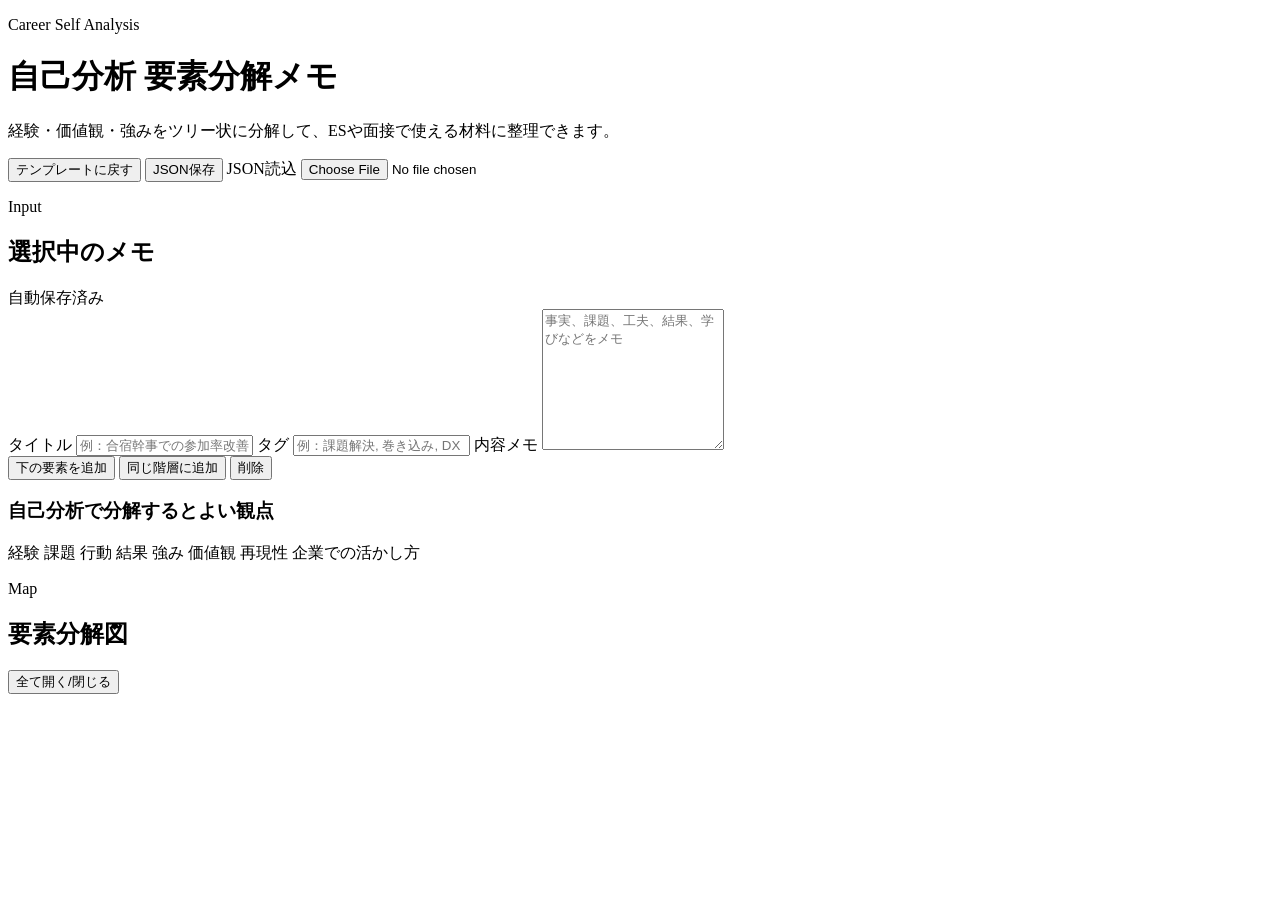
==== index.html @ f6b52ddf "Add career self-analysis memo app" ====
<!doctype html>
<html lang="ja">
  <head>
    <meta charset="UTF-8" />
    <meta name="viewport" content="width=device-width, initial-scale=1.0" />
    <title>自己分析 要素分解メモ</title>
    <link rel="stylesheet" href="styles.css" />
  </head>
  <body>
    <header class="app-header">
      <div>
        <p class="eyebrow">Career Self Analysis</p>
        <h1>自己分析 要素分解メモ</h1>
        <p class="lead">経験・価値観・強みをツリー状に分解して、ESや面接で使える材料に整理できます。</p>
      </div>
      <div class="header-actions">
        <button id="resetTemplateButton" class="secondary-button">テンプレートに戻す</button>
        <button id="exportButton" class="primary-button">JSON保存</button>
        <label class="import-label">
          JSON読込
          <input id="importInput" type="file" accept="application/json" />
        </label>
      </div>
    </header>

    <main class="layout">
      <section class="panel editor-panel" aria-labelledby="editorTitle">
        <div class="panel-heading">
          <div>
            <p class="eyebrow">Input</p>
            <h2 id="editorTitle">選択中のメモ</h2>
          </div>
          <span id="saveStatus" class="save-status">自動保存済み</span>
        </div>

        <div class="form-grid">
          <label>
            タイトル
            <input id="titleInput" type="text" placeholder="例：合宿幹事での参加率改善" />
          </label>
          <label>
            タグ
            <input id="tagInput" type="text" placeholder="例：課題解決, 巻き込み, DX" />
          </label>
          <label class="full-width">
            内容メモ
            <textarea id="bodyInput" rows="9" placeholder="事実、課題、工夫、結果、学びなどをメモ"></textarea>
          </label>
        </div>

        <div class="button-row">
          <button id="addChildButton" class="primary-button">下の要素を追加</button>
          <button id="addSiblingButton" class="secondary-button">同じ階層に追加</button>
          <button id="deleteButton" class="danger-button">削除</button>
        </div>

        <section class="tips">
          <h3>自己分析で分解するとよい観点</h3>
          <div class="tip-grid">
            <span>経験</span>
            <span>課題</span>
            <span>行動</span>
            <span>結果</span>
            <span>強み</span>
            <span>価値観</span>
            <span>再現性</span>
            <span>企業での活かし方</span>
          </div>
        </section>
      </section>

      <section class="panel tree-panel" aria-labelledby="treeTitle">
        <div class="panel-heading">
          <div>
            <p class="eyebrow">Map</p>
            <h2 id="treeTitle">要素分解図</h2>
          </div>
          <button id="expandAllButton" class="secondary-button small-button">全て開く/閉じる</button>
        </div>
        <div id="treeContainer" class="tree-container" aria-live="polite"></div>
      </section>
    </main>

    <script src="app.js"></script>
  </body>
</html>
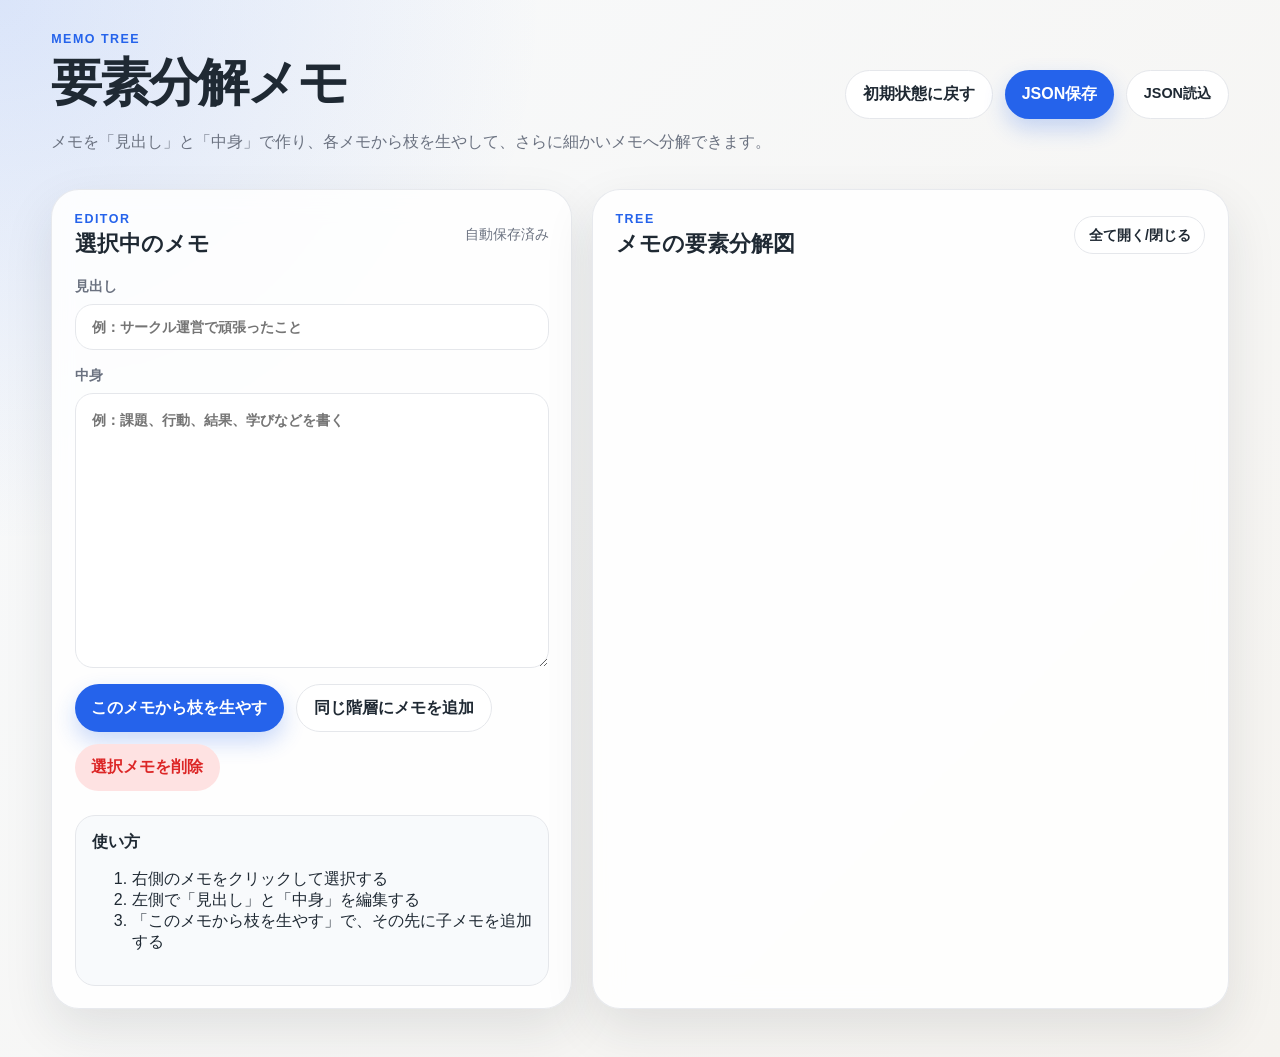
==== commit 5f49ec65: "Simplify memo editor fields" ====
--- a/index.html
+++ b/index.html
@@ -3,18 +3,18 @@
   <head>
     <meta charset="UTF-8" />
     <meta name="viewport" content="width=device-width, initial-scale=1.0" />
-    <title>自己分析 要素分解メモ</title>
+    <title>要素分解メモ</title>
     <link rel="stylesheet" href="styles.css" />
   </head>
   <body>
     <header class="app-header">
       <div>
-        <p class="eyebrow">Career Self Analysis</p>
-        <h1>自己分析 要素分解メモ</h1>
-        <p class="lead">経験・価値観・強みをツリー状に分解して、ESや面接で使える材料に整理できます。</p>
+        <p class="eyebrow">Memo Tree</p>
+        <h1>要素分解メモ</h1>
+        <p class="lead">メモを「見出し」と「中身」で作り、各メモから枝を生やして、さらに細かいメモへ分解できます。</p>
       </div>
       <div class="header-actions">
-        <button id="resetTemplateButton" class="secondary-button">テンプレートに戻す</button>
+        <button id="resetTemplateButton" class="secondary-button">初期状態に戻す</button>
         <button id="exportButton" class="primary-button">JSON保存</button>
         <label class="import-label">
           JSON読込
@@ -27,7 +27,7 @@
       <section class="panel editor-panel" aria-labelledby="editorTitle">
         <div class="panel-heading">
           <div>
-            <p class="eyebrow">Input</p>
+            <p class="eyebrow">Editor</p>
             <h2 id="editorTitle">選択中のメモ</h2>
           </div>
           <span id="saveStatus" class="save-status">自動保存済み</span>
@@ -35,45 +35,36 @@
 
         <div class="form-grid">
           <label>
-            タイトル
-            <input id="titleInput" type="text" placeholder="例：合宿幹事での参加率改善" />
-          </label>
-          <label>
-            タグ
-            <input id="tagInput" type="text" placeholder="例：課題解決, 巻き込み, DX" />
+            見出し
+            <input id="headingInput" type="text" placeholder="例：サークル運営で頑張ったこと" />
           </label>
           <label class="full-width">
-            内容メモ
-            <textarea id="bodyInput" rows="9" placeholder="事実、課題、工夫、結果、学びなどをメモ"></textarea>
+            中身
+            <textarea id="contentInput" rows="10" placeholder="例：課題、行動、結果、学びなどを書く"></textarea>
           </label>
         </div>
 
         <div class="button-row">
-          <button id="addChildButton" class="primary-button">下の要素を追加</button>
-          <button id="addSiblingButton" class="secondary-button">同じ階層に追加</button>
-          <button id="deleteButton" class="danger-button">削除</button>
+          <button id="addChildButton" class="primary-button">このメモから枝を生やす</button>
+          <button id="addSiblingButton" class="secondary-button">同じ階層にメモを追加</button>
+          <button id="deleteButton" class="danger-button">選択メモを削除</button>
         </div>
 
         <section class="tips">
-          <h3>自己分析で分解するとよい観点</h3>
-          <div class="tip-grid">
-            <span>経験</span>
-            <span>課題</span>
-            <span>行動</span>
-            <span>結果</span>
-            <span>強み</span>
-            <span>価値観</span>
-            <span>再現性</span>
-            <span>企業での活かし方</span>
-          </div>
+          <h3>使い方</h3>
+          <ol class="how-to-list">
+            <li>右側のメモをクリックして選択する</li>
+            <li>左側で「見出し」と「中身」を編集する</li>
+            <li>「このメモから枝を生やす」で、その先に子メモを追加する</li>
+          </ol>
         </section>
       </section>
 
       <section class="panel tree-panel" aria-labelledby="treeTitle">
         <div class="panel-heading">
           <div>
-            <p class="eyebrow">Map</p>
-            <h2 id="treeTitle">要素分解図</h2>
+            <p class="eyebrow">Tree</p>
+            <h2 id="treeTitle">メモの要素分解図</h2>
           </div>
           <button id="expandAllButton" class="secondary-button small-button">全て開く/閉じる</button>
         </div>
--- a/styles.css
+++ b/styles.css
@@ -0,0 +1,348 @@
+:root {
+  --bg: #f5f3ef;
+  --card: #ffffff;
+  --text: #1f2933;
+  --muted: #6b7280;
+  --line: #e5e7eb;
+  --accent: #2563eb;
+  --accent-dark: #1d4ed8;
+  --accent-soft: #dbeafe;
+  --danger: #dc2626;
+  --danger-soft: #fee2e2;
+  --shadow: 0 20px 50px rgba(31, 41, 51, 0.10);
+}
+
+* {
+  box-sizing: border-box;
+}
+
+body {
+  margin: 0;
+  font-family: "Inter", "Hiragino Sans", "Yu Gothic", sans-serif;
+  color: var(--text);
+  background:
+    radial-gradient(circle at top left, rgba(37, 99, 235, 0.14), transparent 34rem),
+    linear-gradient(135deg, #f8fafc 0%, var(--bg) 100%);
+  min-height: 100vh;
+}
+
+button,
+input,
+textarea {
+  font: inherit;
+}
+
+button,
+.import-label {
+  border: none;
+  border-radius: 999px;
+  padding: 0.8rem 1.05rem;
+  cursor: pointer;
+  transition: transform 0.15s ease, box-shadow 0.15s ease, background 0.15s ease;
+  font-weight: 700;
+}
+
+button:hover,
+.import-label:hover {
+  transform: translateY(-1px);
+}
+
+.app-header {
+  display: flex;
+  align-items: center;
+  justify-content: space-between;
+  gap: 2rem;
+  padding: 2rem clamp(1rem, 4vw, 4rem) 1rem;
+}
+
+.app-header h1 {
+  margin: 0.2rem 0 0.6rem;
+  font-size: clamp(2rem, 4vw, 3.6rem);
+  letter-spacing: -0.04em;
+}
+
+.lead {
+  max-width: 46rem;
+  margin: 0;
+  color: var(--muted);
+  line-height: 1.8;
+}
+
+.eyebrow {
+  margin: 0;
+  color: var(--accent);
+  font-size: 0.78rem;
+  font-weight: 800;
+  letter-spacing: 0.12em;
+  text-transform: uppercase;
+}
+
+.header-actions,
+.button-row {
+  display: flex;
+  gap: 0.75rem;
+  flex-wrap: wrap;
+  justify-content: flex-end;
+}
+
+.primary-button {
+  background: var(--accent);
+  color: #fff;
+  box-shadow: 0 10px 22px rgba(37, 99, 235, 0.24);
+}
+
+.primary-button:hover {
+  background: var(--accent-dark);
+}
+
+.secondary-button,
+.import-label {
+  background: #fff;
+  color: var(--text);
+  border: 1px solid var(--line);
+}
+
+.danger-button {
+  background: var(--danger-soft);
+  color: var(--danger);
+}
+
+.small-button {
+  padding: 0.55rem 0.85rem;
+  font-size: 0.88rem;
+}
+
+.import-label input {
+  display: none;
+}
+
+.layout {
+  display: grid;
+  grid-template-columns: minmax(320px, 0.9fr) minmax(360px, 1.1fr);
+  gap: 1.25rem;
+  padding: 1rem clamp(1rem, 4vw, 4rem) 3rem;
+}
+
+.panel {
+  background: rgba(255, 255, 255, 0.86);
+  border: 1px solid rgba(229, 231, 235, 0.9);
+  border-radius: 28px;
+  padding: 1.4rem;
+  box-shadow: var(--shadow);
+  backdrop-filter: blur(14px);
+}
+
+.panel-heading {
+  display: flex;
+  align-items: center;
+  justify-content: space-between;
+  gap: 1rem;
+  margin-bottom: 1.2rem;
+}
+
+.panel h2 {
+  margin: 0.2rem 0 0;
+  font-size: 1.35rem;
+}
+
+.save-status {
+  color: var(--muted);
+  font-size: 0.85rem;
+  white-space: nowrap;
+}
+
+.form-grid {
+  display: grid;
+  gap: 1rem;
+}
+
+label {
+  display: grid;
+  gap: 0.45rem;
+  color: var(--muted);
+  font-size: 0.9rem;
+  font-weight: 700;
+}
+
+input,
+textarea {
+  width: 100%;
+  border: 1px solid var(--line);
+  border-radius: 18px;
+  padding: 0.9rem 1rem;
+  color: var(--text);
+  background: #fff;
+  outline: none;
+}
+
+input:focus,
+textarea:focus {
+  border-color: var(--accent);
+  box-shadow: 0 0 0 4px var(--accent-soft);
+}
+
+textarea {
+  resize: vertical;
+  line-height: 1.7;
+}
+
+.button-row {
+  margin-top: 1rem;
+  justify-content: flex-start;
+}
+
+.tips {
+  margin-top: 1.5rem;
+  padding: 1rem;
+  background: #f8fafc;
+  border-radius: 20px;
+  border: 1px solid var(--line);
+}
+
+.tips h3 {
+  margin: 0 0 0.8rem;
+  font-size: 1rem;
+}
+
+.tip-grid {
+  display: flex;
+  flex-wrap: wrap;
+  gap: 0.55rem;
+}
+
+.tip-grid span,
+.node-tag {
+  display: inline-flex;
+  align-items: center;
+  border-radius: 999px;
+  background: var(--accent-soft);
+  color: var(--accent-dark);
+  padding: 0.35rem 0.65rem;
+  font-size: 0.78rem;
+  font-weight: 700;
+}
+
+.tree-container {
+  overflow: auto;
+  padding: 0.5rem;
+  min-height: 560px;
+}
+
+.tree-list,
+.tree-list ul {
+  list-style: none;
+  margin: 0;
+  padding-left: 1.2rem;
+  position: relative;
+}
+
+.tree-list {
+  padding-left: 0;
+}
+
+.tree-list ul::before {
+  content: "";
+  position: absolute;
+  left: 0.3rem;
+  top: 0;
+  bottom: 0.9rem;
+  width: 2px;
+  background: var(--line);
+}
+
+.tree-item {
+  position: relative;
+  margin: 0.7rem 0;
+}
+
+.tree-item::before {
+  content: "";
+  position: absolute;
+  left: -0.9rem;
+  top: 1.4rem;
+  width: 0.9rem;
+  height: 2px;
+  background: var(--line);
+}
+
+.tree-list > .tree-item::before {
+  display: none;
+}
+
+.node-card {
+  width: min(100%, 720px);
+  display: grid;
+  gap: 0.55rem;
+  background: #fff;
+  border: 2px solid transparent;
+  border-radius: 20px;
+  padding: 1rem;
+  box-shadow: 0 10px 24px rgba(31, 41, 51, 0.08);
+  text-align: left;
+}
+
+.node-card.selected {
+  border-color: var(--accent);
+  box-shadow: 0 12px 28px rgba(37, 99, 235, 0.18);
+}
+
+.node-top {
+  display: flex;
+  align-items: center;
+  gap: 0.6rem;
+}
+
+.toggle-button {
+  width: 1.8rem;
+  height: 1.8rem;
+  padding: 0;
+  display: grid;
+  place-items: center;
+  background: #f3f4f6;
+  border: 1px solid var(--line);
+  color: var(--text);
+  box-shadow: none;
+  flex: 0 0 auto;
+}
+
+.node-title {
+  font-weight: 800;
+  font-size: 1rem;
+}
+
+.node-body {
+  margin: 0;
+  color: var(--muted);
+  line-height: 1.65;
+  white-space: pre-wrap;
+}
+
+.node-tags {
+  display: flex;
+  gap: 0.4rem;
+  flex-wrap: wrap;
+}
+
+.empty-state {
+  display: grid;
+  place-items: center;
+  min-height: 360px;
+  color: var(--muted);
+  text-align: center;
+}
+
+@media (max-width: 900px) {
+  .app-header,
+  .layout {
+    grid-template-columns: 1fr;
+  }
+
+  .app-header {
+    flex-direction: column;
+    align-items: flex-start;
+  }
+
+  .header-actions {
+    justify-content: flex-start;
+  }
+}
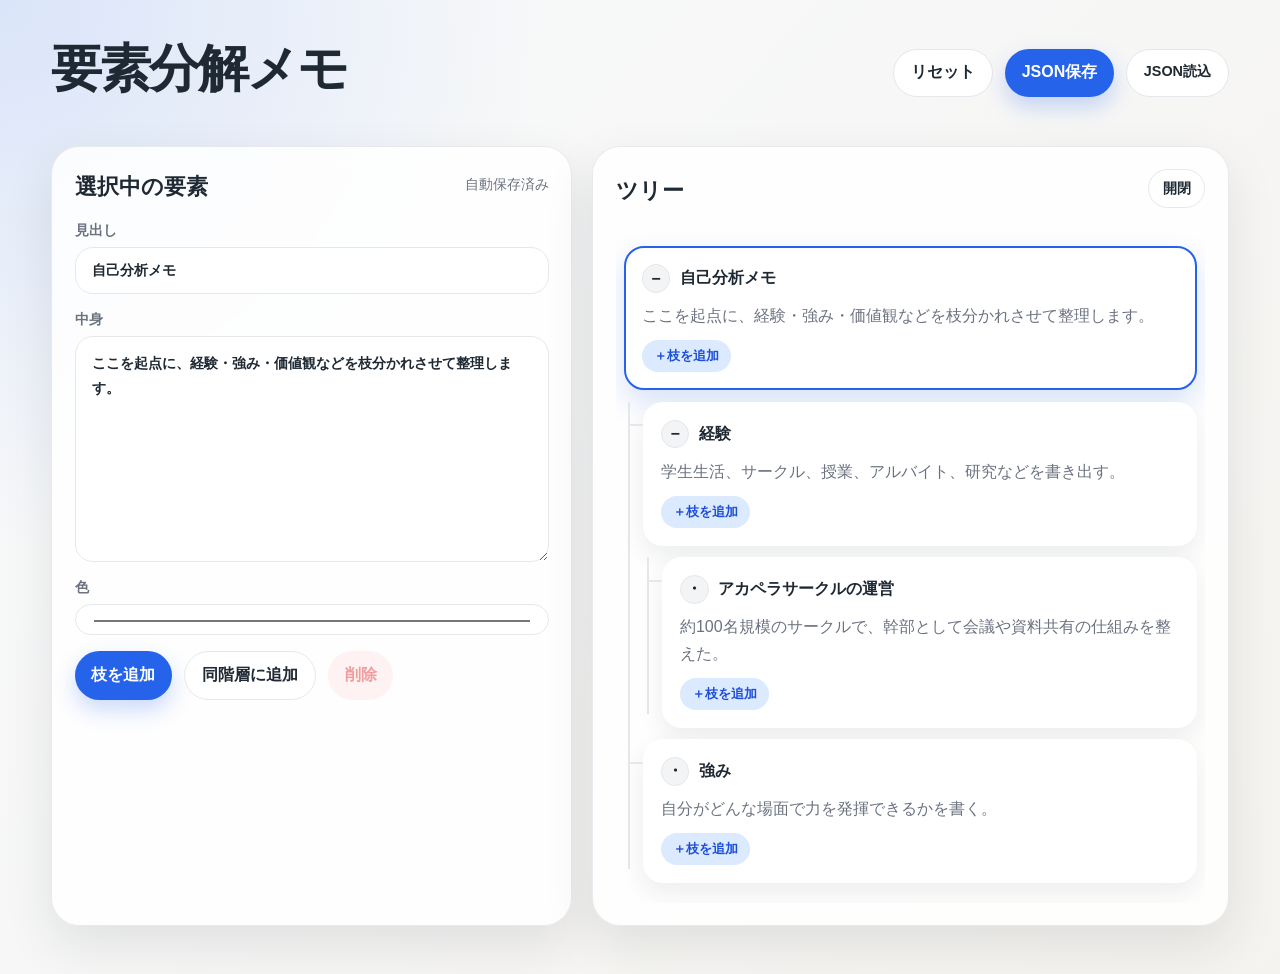
==== commit fc3c268a: "Remove extra copy and add color editor" ====
--- a/index.html
+++ b/index.html
@@ -8,13 +8,9 @@
   </head>
   <body>
     <header class="app-header">
-      <div>
-        <p class="eyebrow">Memo Tree</p>
-        <h1>要素分解メモ</h1>
-        <p class="lead">メモを「見出し」と「中身」で作り、各メモから枝を生やして、さらに細かいメモへ分解できます。</p>
-      </div>
+      <h1>要素分解メモ</h1>
       <div class="header-actions">
-        <button id="resetTemplateButton" class="secondary-button">初期状態に戻す</button>
+        <button id="resetTemplateButton" class="secondary-button">リセット</button>
         <button id="exportButton" class="primary-button">JSON保存</button>
         <label class="import-label">
           JSON読込
@@ -26,47 +22,36 @@
     <main class="layout">
       <section class="panel editor-panel" aria-labelledby="editorTitle">
         <div class="panel-heading">
-          <div>
-            <p class="eyebrow">Editor</p>
-            <h2 id="editorTitle">選択中のメモ</h2>
-          </div>
-          <span id="saveStatus" class="save-status">自動保存済み</span>
+          <h2 id="editorTitle">選択中の要素</h2>
+          <span id="saveStatus" class="save-status">保存済み</span>
         </div>
 
         <div class="form-grid">
           <label>
             見出し
-            <input id="headingInput" type="text" placeholder="例：サークル運営で頑張ったこと" />
+            <input id="headingInput" type="text" />
           </label>
-          <label class="full-width">
+          <label>
             中身
-            <textarea id="contentInput" rows="10" placeholder="例：課題、行動、結果、学びなどを書く"></textarea>
+            <textarea id="contentInput" rows="8"></textarea>
+          </label>
+          <label>
+            色
+            <input id="colorInput" class="color-input" type="color" />
           </label>
         </div>
 
         <div class="button-row">
-          <button id="addChildButton" class="primary-button">このメモから枝を生やす</button>
-          <button id="addSiblingButton" class="secondary-button">同じ階層にメモを追加</button>
-          <button id="deleteButton" class="danger-button">選択メモを削除</button>
+          <button id="addChildButton" class="primary-button">枝を追加</button>
+          <button id="addSiblingButton" class="secondary-button">同階層に追加</button>
+          <button id="deleteButton" class="danger-button">削除</button>
         </div>
-
-        <section class="tips">
-          <h3>使い方</h3>
-          <ol class="how-to-list">
-            <li>右側のメモをクリックして選択する</li>
-            <li>左側で「見出し」と「中身」を編集する</li>
-            <li>「このメモから枝を生やす」で、その先に子メモを追加する</li>
-          </ol>
-        </section>
       </section>
 
       <section class="panel tree-panel" aria-labelledby="treeTitle">
         <div class="panel-heading">
-          <div>
-            <p class="eyebrow">Tree</p>
-            <h2 id="treeTitle">メモの要素分解図</h2>
-          </div>
-          <button id="expandAllButton" class="secondary-button small-button">全て開く/閉じる</button>
+          <h2 id="treeTitle">ツリー</h2>
+          <button id="expandAllButton" class="secondary-button small-button">開閉</button>
         </div>
         <div id="treeContainer" class="tree-container" aria-live="polite"></div>
       </section>
--- a/styles.css
+++ b/styles.css
@@ -47,6 +47,12 @@
   transform: translateY(-1px);
 }
 
+button:disabled {
+  cursor: not-allowed;
+  opacity: 0.45;
+  transform: none;
+}
+
 .app-header {
   display: flex;
   align-items: center;
@@ -204,22 +210,11 @@
   font-size: 1rem;
 }
 
-.tip-grid {
-  display: flex;
-  flex-wrap: wrap;
-  gap: 0.55rem;
-}
-
-.tip-grid span,
-.node-tag {
-  display: inline-flex;
-  align-items: center;
-  border-radius: 999px;
-  background: var(--accent-soft);
-  color: var(--accent-dark);
-  padding: 0.35rem 0.65rem;
-  font-size: 0.78rem;
-  font-weight: 700;
+.how-to-list {
+  margin: 0;
+  padding-left: 1.3rem;
+  color: var(--muted);
+  line-height: 1.9;
 }
 
 .tree-container {
@@ -272,13 +267,14 @@
 .node-card {
   width: min(100%, 720px);
   display: grid;
-  gap: 0.55rem;
+  gap: 0.65rem;
   background: #fff;
   border: 2px solid transparent;
   border-radius: 20px;
   padding: 1rem;
   box-shadow: 0 10px 24px rgba(31, 41, 51, 0.08);
   text-align: left;
+  cursor: pointer;
 }
 
 .node-card.selected {
@@ -305,30 +301,31 @@
   flex: 0 0 auto;
 }
 
-.node-title {
+.node-heading {
+  margin: 0;
   font-weight: 800;
   font-size: 1rem;
 }
 
-.node-body {
+.node-content {
   margin: 0;
   color: var(--muted);
   line-height: 1.65;
   white-space: pre-wrap;
 }
 
-.node-tags {
-  display: flex;
-  gap: 0.4rem;
+.card-actions {
+  display: flex;
+  gap: 0.45rem;
   flex-wrap: wrap;
 }
 
-.empty-state {
-  display: grid;
-  place-items: center;
-  min-height: 360px;
-  color: var(--muted);
-  text-align: center;
+.branch-button {
+  padding: 0.45rem 0.75rem;
+  background: var(--accent-soft);
+  color: var(--accent-dark);
+  box-shadow: none;
+  font-size: 0.82rem;
 }
 
 @media (max-width: 900px) {
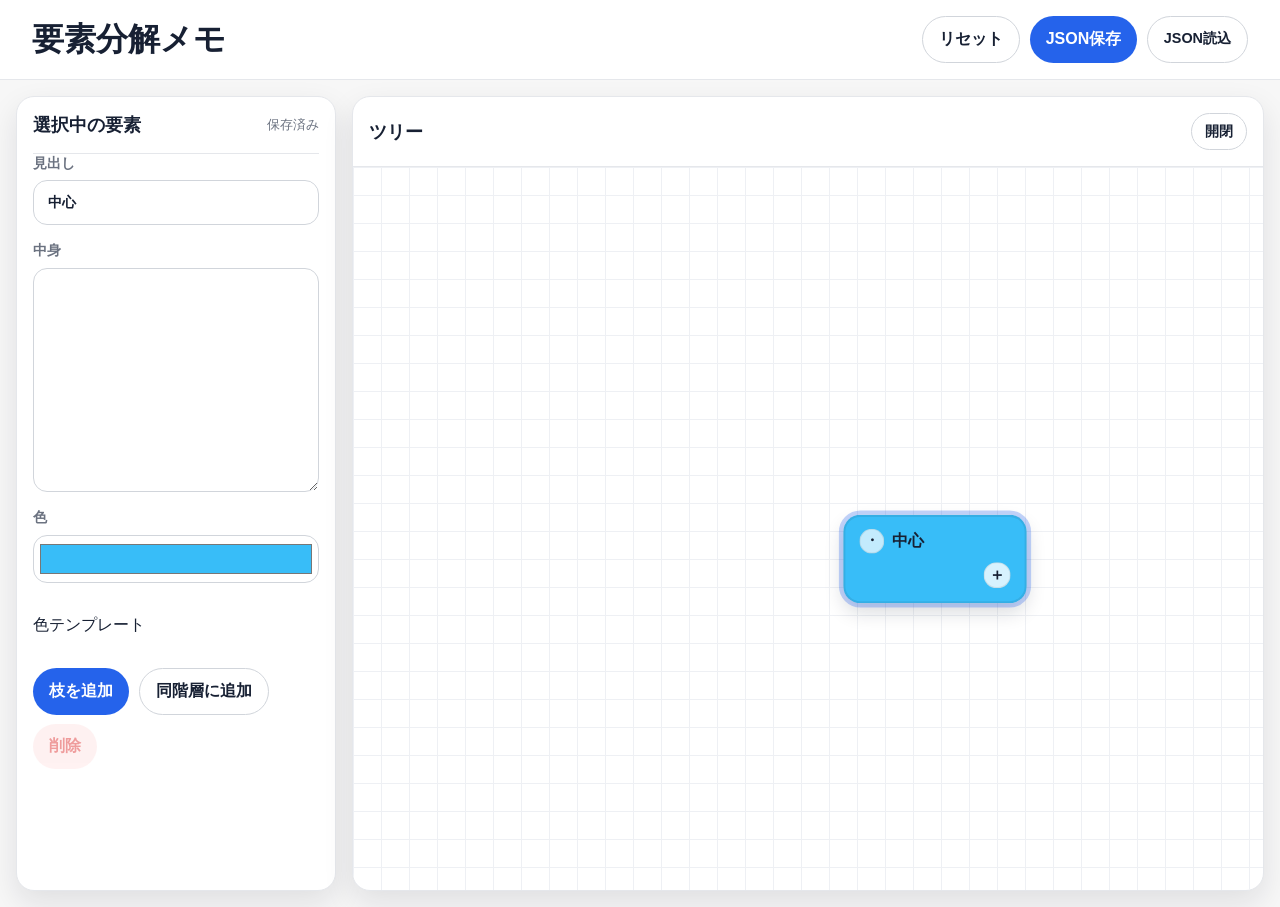
==== commit 8b2797cd: "Add color palette buttons" ====
--- a/index.html
+++ b/index.html
@@ -39,6 +39,10 @@
             色
             <input id="colorInput" class="color-input" type="color" />
           </label>
+          <div>
+            <p class="field-title">色テンプレート</p>
+            <div id="colorPalette" class="color-palette"></div>
+          </div>
         </div>
 
         <div class="button-row">
--- a/styles.css
+++ b/styles.css
@@ -1,15 +1,13 @@
 :root {
-  --bg: #f5f3ef;
+  --bg: #f7f7f7;
   --card: #ffffff;
-  --text: #1f2933;
+  --text: #172033;
   --muted: #6b7280;
-  --line: #e5e7eb;
+  --line: #cfd4dc;
   --accent: #2563eb;
-  --accent-dark: #1d4ed8;
-  --accent-soft: #dbeafe;
   --danger: #dc2626;
   --danger-soft: #fee2e2;
-  --shadow: 0 20px 50px rgba(31, 41, 51, 0.10);
+  --shadow: 0 12px 30px rgba(15, 23, 42, 0.10);
 }
 
 * {
@@ -20,9 +18,7 @@
   margin: 0;
   font-family: "Inter", "Hiragino Sans", "Yu Gothic", sans-serif;
   color: var(--text);
-  background:
-    radial-gradient(circle at top left, rgba(37, 99, 235, 0.14), transparent 34rem),
-    linear-gradient(135deg, #f8fafc 0%, var(--bg) 100%);
+  background: var(--bg);
   min-height: 100vh;
 }
 
@@ -36,76 +32,48 @@
 .import-label {
   border: none;
   border-radius: 999px;
-  padding: 0.8rem 1.05rem;
+  padding: 0.75rem 1rem;
   cursor: pointer;
-  transition: transform 0.15s ease, box-shadow 0.15s ease, background 0.15s ease;
   font-weight: 700;
-}
-
-button:hover,
-.import-label:hover {
-  transform: translateY(-1px);
 }
 
 button:disabled {
   cursor: not-allowed;
   opacity: 0.45;
-  transform: none;
 }
 
 .app-header {
   display: flex;
   align-items: center;
   justify-content: space-between;
-  gap: 2rem;
-  padding: 2rem clamp(1rem, 4vw, 4rem) 1rem;
+  gap: 1rem;
+  padding: 1rem clamp(1rem, 3vw, 2rem);
+  background: #fff;
+  border-bottom: 1px solid #e5e7eb;
 }
 
 .app-header h1 {
-  margin: 0.2rem 0 0.6rem;
-  font-size: clamp(2rem, 4vw, 3.6rem);
-  letter-spacing: -0.04em;
-}
-
-.lead {
-  max-width: 46rem;
-  margin: 0;
-  color: var(--muted);
-  line-height: 1.8;
-}
-
-.eyebrow {
-  margin: 0;
-  color: var(--accent);
-  font-size: 0.78rem;
-  font-weight: 800;
-  letter-spacing: 0.12em;
-  text-transform: uppercase;
+  margin: 0;
+  font-size: clamp(1.4rem, 3vw, 2rem);
 }
 
 .header-actions,
 .button-row {
   display: flex;
-  gap: 0.75rem;
+  gap: 0.6rem;
   flex-wrap: wrap;
-  justify-content: flex-end;
 }
 
 .primary-button {
   background: var(--accent);
   color: #fff;
-  box-shadow: 0 10px 22px rgba(37, 99, 235, 0.24);
-}
-
-.primary-button:hover {
-  background: var(--accent-dark);
 }
 
 .secondary-button,
 .import-label {
   background: #fff;
   color: var(--text);
-  border: 1px solid var(--line);
+  border: 1px solid #d1d5db;
 }
 
 .danger-button {
@@ -114,7 +82,7 @@
 }
 
 .small-button {
-  padding: 0.55rem 0.85rem;
+  padding: 0.5rem 0.8rem;
   font-size: 0.88rem;
 }
 
@@ -124,18 +92,28 @@
 
 .layout {
   display: grid;
-  grid-template-columns: minmax(320px, 0.9fr) minmax(360px, 1.1fr);
-  gap: 1.25rem;
-  padding: 1rem clamp(1rem, 4vw, 4rem) 3rem;
+  grid-template-columns: 320px minmax(0, 1fr);
+  gap: 1rem;
+  padding: 1rem;
+  height: calc(100vh - 73px);
 }
 
 .panel {
-  background: rgba(255, 255, 255, 0.86);
-  border: 1px solid rgba(229, 231, 235, 0.9);
-  border-radius: 28px;
-  padding: 1.4rem;
+  background: #fff;
+  border: 1px solid #e5e7eb;
+  border-radius: 18px;
   box-shadow: var(--shadow);
-  backdrop-filter: blur(14px);
+}
+
+.editor-panel {
+  padding: 1rem;
+  overflow: auto;
+}
+
+.tree-panel {
+  display: flex;
+  flex-direction: column;
+  overflow: hidden;
 }
 
 .panel-heading {
@@ -143,17 +121,22 @@
   align-items: center;
   justify-content: space-between;
   gap: 1rem;
-  margin-bottom: 1.2rem;
+  padding: 1rem;
+  border-bottom: 1px solid #e5e7eb;
+}
+
+.editor-panel .panel-heading {
+  padding: 0 0 1rem;
 }
 
 .panel h2 {
-  margin: 0.2rem 0 0;
-  font-size: 1.35rem;
+  margin: 0;
+  font-size: 1.1rem;
 }
 
 .save-status {
   color: var(--muted);
-  font-size: 0.85rem;
+  font-size: 0.82rem;
   white-space: nowrap;
 }
 
@@ -173,9 +156,9 @@
 input,
 textarea {
   width: 100%;
-  border: 1px solid var(--line);
-  border-radius: 18px;
-  padding: 0.9rem 1rem;
+  border: 1px solid #d1d5db;
+  border-radius: 14px;
+  padding: 0.85rem 0.9rem;
   color: var(--text);
   background: #fff;
   outline: none;
@@ -184,7 +167,7 @@
 input:focus,
 textarea:focus {
   border-color: var(--accent);
-  box-shadow: 0 0 0 4px var(--accent-soft);
+  box-shadow: 0 0 0 3px rgba(37, 99, 235, 0.15);
 }
 
 textarea {
@@ -192,154 +175,203 @@
   line-height: 1.7;
 }
 
+.color-input {
+  width: 100%;
+  height: 3rem;
+  padding: 0.25rem;
+}
+
 .button-row {
   margin-top: 1rem;
-  justify-content: flex-start;
-}
-
-.tips {
-  margin-top: 1.5rem;
-  padding: 1rem;
-  background: #f8fafc;
-  border-radius: 20px;
-  border: 1px solid var(--line);
-}
-
-.tips h3 {
-  margin: 0 0 0.8rem;
-  font-size: 1rem;
-}
-
-.how-to-list {
-  margin: 0;
-  padding-left: 1.3rem;
-  color: var(--muted);
-  line-height: 1.9;
 }
 
 .tree-container {
+  flex: 1;
   overflow: auto;
-  padding: 0.5rem;
-  min-height: 560px;
-}
-
-.tree-list,
-.tree-list ul {
-  list-style: none;
-  margin: 0;
-  padding-left: 1.2rem;
+  padding: 2rem;
+  background:
+    linear-gradient(#eef0f4 1px, transparent 1px),
+    linear-gradient(90deg, #eef0f4 1px, transparent 1px);
+  background-size: 28px 28px;
+}
+
+.mind-map {
+  min-width: 1100px;
+  min-height: 720px;
+  display: grid;
+  grid-template-columns: 1fr auto 1fr;
+  align-items: center;
+  column-gap: 1.5rem;
+}
+
+.center-area {
+  display: grid;
+  place-items: center;
   position: relative;
-}
-
-.tree-list {
-  padding-left: 0;
-}
-
-.tree-list ul::before {
+  z-index: 2;
+}
+
+.branch {
+  display: flex;
+  flex-direction: column;
+  gap: 1.1rem;
+  justify-content: center;
+}
+
+.branch-left {
+  align-items: flex-end;
+}
+
+.branch-right {
+  align-items: flex-start;
+}
+
+.branch-node {
+  display: flex;
+  align-items: center;
+  gap: 2.2rem;
+  position: relative;
+}
+
+.right-node {
+  flex-direction: row;
+}
+
+.left-node {
+  flex-direction: row-reverse;
+}
+
+.branch-node::before {
   content: "";
   position: absolute;
-  left: 0.3rem;
-  top: 0;
-  bottom: 0.9rem;
+  top: 50%;
+  width: 2.2rem;
+  height: 2px;
+  background: var(--line);
+}
+
+.right-node::before {
+  left: -2.2rem;
+}
+
+.left-node::before {
+  right: -2.2rem;
+}
+
+.branch-children {
+  display: flex;
+  flex-direction: column;
+  gap: 0.9rem;
+  position: relative;
+}
+
+.branch-children::before {
+  content: "";
+  position: absolute;
+  top: 1.4rem;
+  bottom: 1.4rem;
   width: 2px;
   background: var(--line);
 }
 
-.tree-item {
-  position: relative;
-  margin: 0.7rem 0;
-}
-
-.tree-item::before {
-  content: "";
-  position: absolute;
-  left: -0.9rem;
-  top: 1.4rem;
-  width: 0.9rem;
-  height: 2px;
-  background: var(--line);
-}
-
-.tree-list > .tree-item::before {
-  display: none;
+.right-node > .branch-children::before {
+  left: -1.1rem;
+}
+
+.left-node > .branch-children::before {
+  right: -1.1rem;
 }
 
 .node-card {
-  width: min(100%, 720px);
-  display: grid;
-  gap: 0.65rem;
-  background: #fff;
-  border: 2px solid transparent;
-  border-radius: 20px;
-  padding: 1rem;
-  box-shadow: 0 10px 24px rgba(31, 41, 51, 0.08);
+  min-width: 150px;
+  max-width: 250px;
+  display: grid;
+  gap: 0.45rem;
+  background: var(--node-color, #4ade80);
+  border: 2px solid rgba(0, 0, 0, 0.08);
+  border-radius: 14px;
+  padding: 0.7rem 0.8rem;
+  box-shadow: 0 8px 18px rgba(15, 23, 42, 0.16);
   text-align: left;
   cursor: pointer;
+  position: relative;
+}
+
+.root-card {
+  min-width: 170px;
+  border-radius: 16px;
+  transform: scale(1.08);
 }
 
 .node-card.selected {
-  border-color: var(--accent);
-  box-shadow: 0 12px 28px rgba(37, 99, 235, 0.18);
+  outline: 4px solid rgba(37, 99, 235, 0.28);
 }
 
 .node-top {
   display: flex;
   align-items: center;
-  gap: 0.6rem;
+  gap: 0.45rem;
 }
 
 .toggle-button {
-  width: 1.8rem;
-  height: 1.8rem;
+  width: 1.45rem;
+  height: 1.45rem;
   padding: 0;
   display: grid;
   place-items: center;
-  background: #f3f4f6;
-  border: 1px solid var(--line);
-  color: var(--text);
+  background: rgba(255, 255, 255, 0.7);
+  border: 1px solid rgba(0, 0, 0, 0.08);
+  color: var(--text);
+  flex: 0 0 auto;
+  font-size: 0.8rem;
+}
+
+.node-heading {
+  margin: 0;
+  font-weight: 800;
+  font-size: 0.95rem;
+  word-break: break-word;
+}
+
+.node-content {
+  margin: 0;
+  color: rgba(23, 32, 51, 0.75);
+  font-size: 0.82rem;
+  line-height: 1.55;
+  white-space: pre-wrap;
+  word-break: break-word;
+}
+
+.card-actions {
+  display: flex;
+  justify-content: flex-end;
+}
+
+.branch-button {
+  width: 1.55rem;
+  height: 1.55rem;
+  padding: 0;
+  display: grid;
+  place-items: center;
+  background: rgba(255, 255, 255, 0.8);
+  color: var(--text);
+  border: 1px solid rgba(0, 0, 0, 0.08);
   box-shadow: none;
-  flex: 0 0 auto;
-}
-
-.node-heading {
-  margin: 0;
-  font-weight: 800;
-  font-size: 1rem;
-}
-
-.node-content {
-  margin: 0;
-  color: var(--muted);
-  line-height: 1.65;
-  white-space: pre-wrap;
-}
-
-.card-actions {
-  display: flex;
-  gap: 0.45rem;
-  flex-wrap: wrap;
-}
-
-.branch-button {
-  padding: 0.45rem 0.75rem;
-  background: var(--accent-soft);
-  color: var(--accent-dark);
-  box-shadow: none;
-  font-size: 0.82rem;
+  font-size: 0.95rem;
 }
 
 @media (max-width: 900px) {
-  .app-header,
   .layout {
     grid-template-columns: 1fr;
+    height: auto;
   }
 
   .app-header {
+    align-items: flex-start;
     flex-direction: column;
-    align-items: flex-start;
   }
 
-  .header-actions {
-    justify-content: flex-start;
+  .tree-container {
+    height: 70vh;
   }
 }
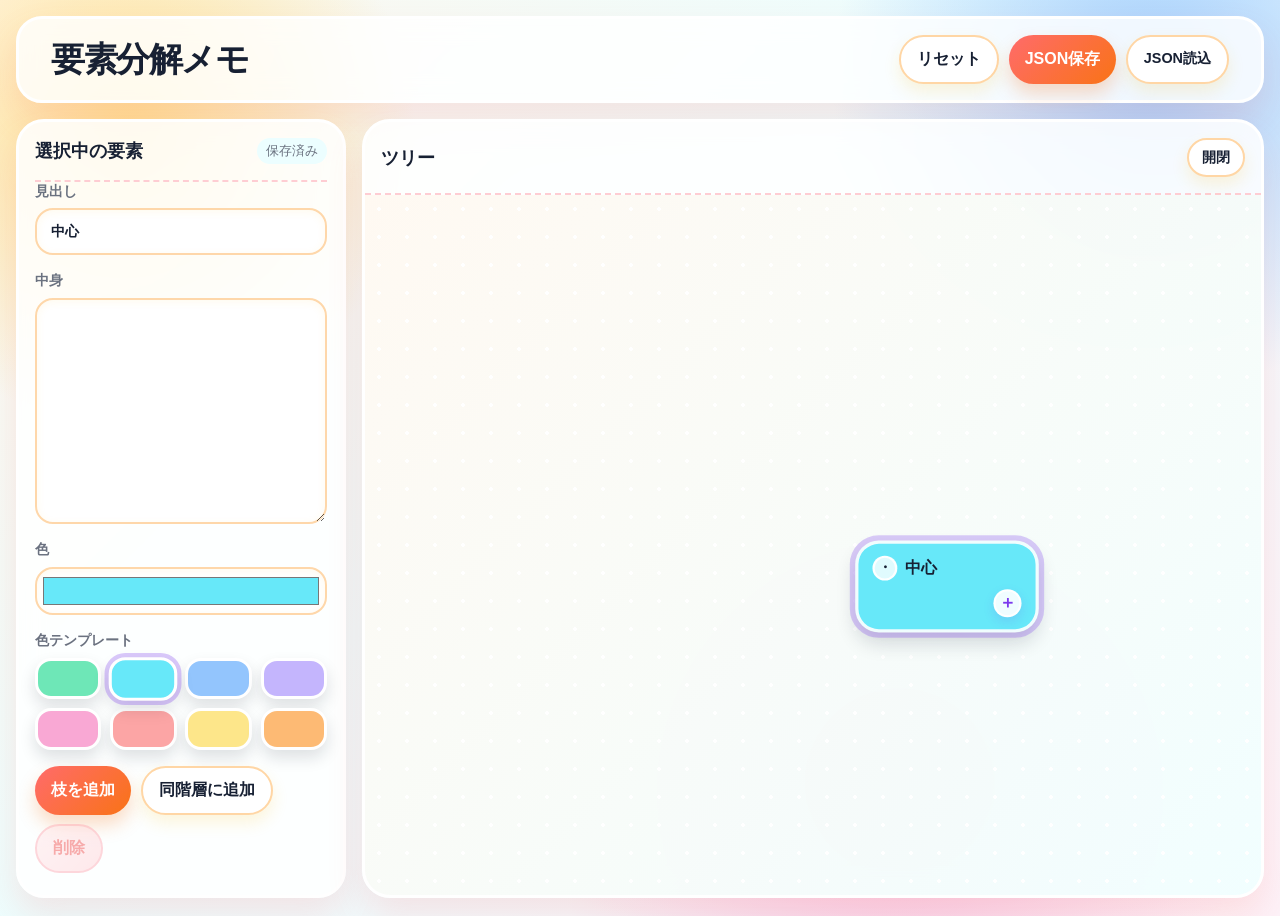
==== commit 0b95767f: "Force browser to load latest assets" ====
--- a/index.html
+++ b/index.html
@@ -4,14 +4,14 @@
     <meta charset="UTF-8" />
     <meta name="viewport" content="width=device-width, initial-scale=1.0" />
     <title>要素分解メモ</title>
-    <link rel="stylesheet" href="styles.css" />
+    <link rel="stylesheet" href="styles.css?v=20260604-2" />
   </head>
   <body>
     <header class="app-header">
       <h1>要素分解メモ</h1>
       <div class="header-actions">
-        <button id="resetTemplateButton" class="secondary-button">リセット</button>
-        <button id="exportButton" class="primary-button">JSON保存</button>
+        <button id="resetTemplateButton" class="secondary-button" type="button">リセット</button>
+        <button id="exportButton" class="primary-button" type="button">JSON保存</button>
         <label class="import-label">
           JSON読込
           <input id="importInput" type="file" accept="application/json" />
@@ -46,21 +46,21 @@
         </div>
 
         <div class="button-row">
-          <button id="addChildButton" class="primary-button">枝を追加</button>
-          <button id="addSiblingButton" class="secondary-button">同階層に追加</button>
-          <button id="deleteButton" class="danger-button">削除</button>
+          <button id="addChildButton" class="primary-button" type="button">枝を追加</button>
+          <button id="addSiblingButton" class="secondary-button" type="button">同階層に追加</button>
+          <button id="deleteButton" class="danger-button" type="button">削除</button>
         </div>
       </section>
 
       <section class="panel tree-panel" aria-labelledby="treeTitle">
         <div class="panel-heading">
           <h2 id="treeTitle">ツリー</h2>
-          <button id="expandAllButton" class="secondary-button small-button">開閉</button>
+          <button id="expandAllButton" class="secondary-button small-button" type="button">開閉</button>
         </div>
         <div id="treeContainer" class="tree-container" aria-live="polite"></div>
       </section>
     </main>
 
-    <script src="app.js"></script>
+    <script src="app.js?v=20260604-2"></script>
   </body>
 </html>
--- a/styles.css
+++ b/styles.css
@@ -1,13 +1,14 @@
 :root {
-  --bg: #f7f7f7;
+  --bg: #fff7ed;
   --card: #ffffff;
   --text: #172033;
   --muted: #6b7280;
-  --line: #cfd4dc;
-  --accent: #2563eb;
-  --danger: #dc2626;
-  --danger-soft: #fee2e2;
-  --shadow: 0 12px 30px rgba(15, 23, 42, 0.10);
+  --line: #f0b4c8;
+  --accent: #ff6b6b;
+  --accent-2: #7c3aed;
+  --danger: #ef4444;
+  --danger-soft: #ffe4e6;
+  --shadow: 0 18px 35px rgba(255, 107, 107, 0.16);
 }
 
 * {
@@ -18,7 +19,11 @@
   margin: 0;
   font-family: "Inter", "Hiragino Sans", "Yu Gothic", sans-serif;
   color: var(--text);
-  background: var(--bg);
+  background:
+    radial-gradient(circle at 10% 15%, rgba(255, 214, 102, 0.7), transparent 18rem),
+    radial-gradient(circle at 90% 8%, rgba(147, 197, 253, 0.8), transparent 20rem),
+    radial-gradient(circle at 70% 85%, rgba(249, 168, 212, 0.65), transparent 22rem),
+    linear-gradient(135deg, #fff7ed 0%, #ecfeff 45%, #fdf2f8 100%);
   min-height: 100vh;
 }
 
@@ -34,12 +39,20 @@
   border-radius: 999px;
   padding: 0.75rem 1rem;
   cursor: pointer;
-  font-weight: 700;
+  font-weight: 800;
+  transition: transform 0.14s ease, box-shadow 0.14s ease, filter 0.14s ease;
+}
+
+button:hover,
+.import-label:hover {
+  transform: translateY(-2px) scale(1.02);
+  filter: brightness(1.02);
 }
 
 button:disabled {
   cursor: not-allowed;
   opacity: 0.45;
+  transform: none;
 }
 
 .app-header {
@@ -47,14 +60,19 @@
   align-items: center;
   justify-content: space-between;
   gap: 1rem;
+  margin: 1rem;
   padding: 1rem clamp(1rem, 3vw, 2rem);
-  background: #fff;
-  border-bottom: 1px solid #e5e7eb;
+  background: rgba(255, 255, 255, 0.82);
+  border: 3px solid #fff;
+  border-radius: 26px;
+  box-shadow: var(--shadow);
+  backdrop-filter: blur(12px);
 }
 
 .app-header h1 {
   margin: 0;
-  font-size: clamp(1.4rem, 3vw, 2rem);
+  font-size: clamp(1.5rem, 3vw, 2.15rem);
+  letter-spacing: -0.04em;
 }
 
 .header-actions,
@@ -65,20 +83,23 @@
 }
 
 .primary-button {
-  background: var(--accent);
+  background: linear-gradient(135deg, #ff6b6b, #f97316);
   color: #fff;
+  box-shadow: 0 10px 18px rgba(249, 115, 22, 0.25);
 }
 
 .secondary-button,
 .import-label {
-  background: #fff;
+  background: #ffffff;
   color: var(--text);
-  border: 1px solid #d1d5db;
+  border: 2px solid #ffd6a5;
+  box-shadow: 0 8px 16px rgba(251, 191, 36, 0.16);
 }
 
 .danger-button {
-  background: var(--danger-soft);
+  background: linear-gradient(135deg, #ffe4e6, #fecdd3);
   color: var(--danger);
+  border: 2px solid #fda4af;
 }
 
 .small-button {
@@ -92,17 +113,18 @@
 
 .layout {
   display: grid;
-  grid-template-columns: 320px minmax(0, 1fr);
+  grid-template-columns: 330px minmax(0, 1fr);
   gap: 1rem;
-  padding: 1rem;
-  height: calc(100vh - 73px);
+  padding: 0 1rem 1rem;
+  height: calc(100vh - 105px);
 }
 
 .panel {
-  background: #fff;
-  border: 1px solid #e5e7eb;
-  border-radius: 18px;
+  background: rgba(255, 255, 255, 0.86);
+  border: 3px solid #ffffff;
+  border-radius: 28px;
   box-shadow: var(--shadow);
+  backdrop-filter: blur(14px);
 }
 
 .editor-panel {
@@ -122,7 +144,7 @@
   justify-content: space-between;
   gap: 1rem;
   padding: 1rem;
-  border-bottom: 1px solid #e5e7eb;
+  border-bottom: 2px dashed #fecdd3;
 }
 
 .editor-panel .panel-heading {
@@ -138,6 +160,9 @@
   color: var(--muted);
   font-size: 0.82rem;
   white-space: nowrap;
+  background: #ecfeff;
+  border-radius: 999px;
+  padding: 0.25rem 0.55rem;
 }
 
 .form-grid {
@@ -145,29 +170,35 @@
   gap: 1rem;
 }
 
-label {
+label,
+.field-title {
   display: grid;
   gap: 0.45rem;
   color: var(--muted);
   font-size: 0.9rem;
-  font-weight: 700;
+  font-weight: 800;
+}
+
+.field-title {
+  margin: 0 0 0.5rem;
 }
 
 input,
 textarea {
   width: 100%;
-  border: 1px solid #d1d5db;
-  border-radius: 14px;
+  border: 2px solid #fed7aa;
+  border-radius: 18px;
   padding: 0.85rem 0.9rem;
   color: var(--text);
-  background: #fff;
+  background: rgba(255, 255, 255, 0.95);
   outline: none;
+  box-shadow: inset 0 2px 8px rgba(251, 191, 36, 0.08);
 }
 
 input:focus,
 textarea:focus {
-  border-color: var(--accent);
-  box-shadow: 0 0 0 3px rgba(37, 99, 235, 0.15);
+  border-color: #fb7185;
+  box-shadow: 0 0 0 4px rgba(251, 113, 133, 0.18);
 }
 
 textarea {
@@ -179,6 +210,26 @@
   width: 100%;
   height: 3rem;
   padding: 0.25rem;
+}
+
+.color-palette {
+  display: grid;
+  grid-template-columns: repeat(4, 1fr);
+  gap: 0.55rem;
+}
+
+.color-chip {
+  width: 100%;
+  height: 2.6rem;
+  padding: 0;
+  border: 3px solid #fff;
+  border-radius: 16px;
+  box-shadow: 0 8px 16px rgba(15, 23, 42, 0.13);
+}
+
+.color-chip.active {
+  outline: 4px solid rgba(124, 58, 237, 0.28);
+  transform: scale(1.04);
 }
 
 .button-row {
@@ -190,9 +241,9 @@
   overflow: auto;
   padding: 2rem;
   background:
-    linear-gradient(#eef0f4 1px, transparent 1px),
-    linear-gradient(90deg, #eef0f4 1px, transparent 1px);
-  background-size: 28px 28px;
+    radial-gradient(circle, rgba(255, 255, 255, 0.95) 2px, transparent 2px),
+    linear-gradient(135deg, rgba(255, 247, 237, 0.72), rgba(236, 254, 255, 0.72));
+  background-size: 28px 28px, auto;
 }
 
 .mind-map {
@@ -246,8 +297,9 @@
   position: absolute;
   top: 50%;
   width: 2.2rem;
-  height: 2px;
-  background: var(--line);
+  height: 4px;
+  background: linear-gradient(90deg, #f9a8d4, #67e8f9);
+  border-radius: 999px;
 }
 
 .right-node::before {
@@ -270,8 +322,9 @@
   position: absolute;
   top: 1.4rem;
   bottom: 1.4rem;
-  width: 2px;
-  background: var(--line);
+  width: 4px;
+  background: linear-gradient(#f9a8d4, #67e8f9, #fde68a);
+  border-radius: 999px;
 }
 
 .right-node > .branch-children::before {
@@ -287,11 +340,11 @@
   max-width: 250px;
   display: grid;
   gap: 0.45rem;
-  background: var(--node-color, #4ade80);
-  border: 2px solid rgba(0, 0, 0, 0.08);
-  border-radius: 14px;
+  background: var(--node-color, #6ee7b7);
+  border: 3px solid rgba(255, 255, 255, 0.9);
+  border-radius: 18px;
   padding: 0.7rem 0.8rem;
-  box-shadow: 0 8px 18px rgba(15, 23, 42, 0.16);
+  box-shadow: 0 10px 18px rgba(15, 23, 42, 0.16);
   text-align: left;
   cursor: pointer;
   position: relative;
@@ -299,12 +352,12 @@
 
 .root-card {
   min-width: 170px;
-  border-radius: 16px;
+  border-radius: 22px;
   transform: scale(1.08);
 }
 
 .node-card.selected {
-  outline: 4px solid rgba(37, 99, 235, 0.28);
+  outline: 5px solid rgba(124, 58, 237, 0.26);
 }
 
 .node-top {
@@ -319,8 +372,8 @@
   padding: 0;
   display: grid;
   place-items: center;
-  background: rgba(255, 255, 255, 0.7);
-  border: 1px solid rgba(0, 0, 0, 0.08);
+  background: rgba(255, 255, 255, 0.8);
+  border: 2px solid rgba(255, 255, 255, 0.95);
   color: var(--text);
   flex: 0 0 auto;
   font-size: 0.8rem;
@@ -328,7 +381,7 @@
 
 .node-heading {
   margin: 0;
-  font-weight: 800;
+  font-weight: 900;
   font-size: 0.95rem;
   word-break: break-word;
 }
@@ -348,16 +401,16 @@
 }
 
 .branch-button {
-  width: 1.55rem;
-  height: 1.55rem;
+  width: 1.65rem;
+  height: 1.65rem;
   padding: 0;
   display: grid;
   place-items: center;
-  background: rgba(255, 255, 255, 0.8);
-  color: var(--text);
-  border: 1px solid rgba(0, 0, 0, 0.08);
-  box-shadow: none;
-  font-size: 0.95rem;
+  background: rgba(255, 255, 255, 0.9);
+  color: var(--accent-2);
+  border: 2px solid rgba(255, 255, 255, 0.95);
+  box-shadow: 0 4px 10px rgba(124, 58, 237, 0.15);
+  font-size: 1rem;
 }
 
 @media (max-width: 900px) {
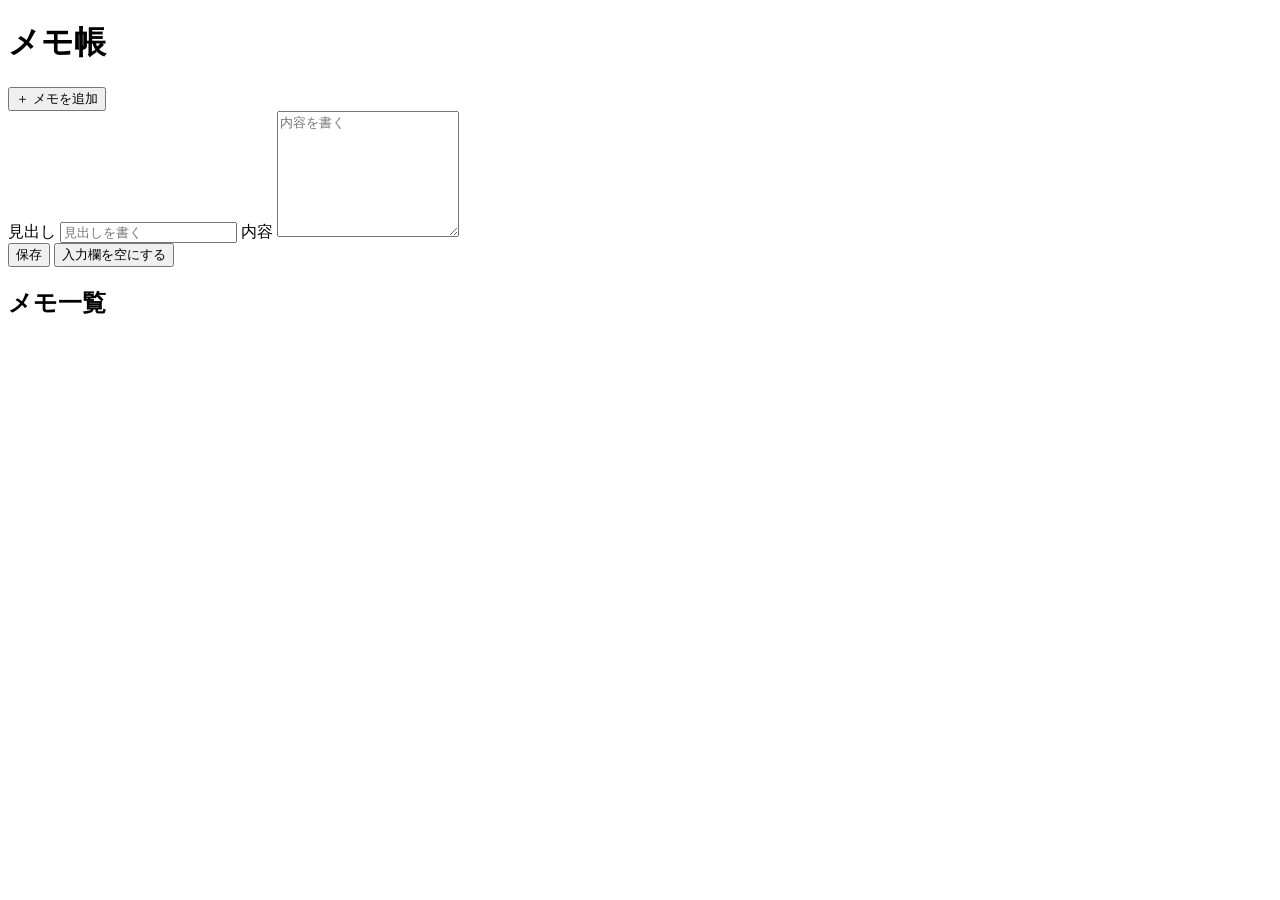
==== commit 324ee27a: "Create basic heading content memo app" ====
--- a/index.html
+++ b/index.html
@@ -3,64 +3,39 @@
   <head>
     <meta charset="UTF-8" />
     <meta name="viewport" content="width=device-width, initial-scale=1.0" />
-    <title>要素分解メモ</title>
-    <link rel="stylesheet" href="styles.css?v=20260604-2" />
+    <title>メモ帳</title>
+    <link rel="stylesheet" href="styles.css" />
   </head>
   <body>
-    <header class="app-header">
-      <h1>要素分解メモ</h1>
-      <div class="header-actions">
-        <button id="resetTemplateButton" class="secondary-button" type="button">リセット</button>
-        <button id="exportButton" class="primary-button" type="button">JSON保存</button>
-        <label class="import-label">
-          JSON読込
-          <input id="importInput" type="file" accept="application/json" />
+    <main class="app">
+      <header class="app-header">
+        <h1>メモ帳</h1>
+        <button id="addMemoButton" type="button">＋ メモを追加</button>
+      </header>
+
+      <section class="memo-editor" aria-label="メモ作成フォーム">
+        <label>
+          見出し
+          <input id="headingInput" type="text" placeholder="見出しを書く" />
         </label>
-      </div>
-    </header>
 
-    <main class="layout">
-      <section class="panel editor-panel" aria-labelledby="editorTitle">
-        <div class="panel-heading">
-          <h2 id="editorTitle">選択中の要素</h2>
-          <span id="saveStatus" class="save-status">保存済み</span>
-        </div>
+        <label>
+          内容
+          <textarea id="contentInput" rows="8" placeholder="内容を書く"></textarea>
+        </label>
 
-        <div class="form-grid">
-          <label>
-            見出し
-            <input id="headingInput" type="text" />
-          </label>
-          <label>
-            中身
-            <textarea id="contentInput" rows="8"></textarea>
-          </label>
-          <label>
-            色
-            <input id="colorInput" class="color-input" type="color" />
-          </label>
-          <div>
-            <p class="field-title">色テンプレート</p>
-            <div id="colorPalette" class="color-palette"></div>
-          </div>
-        </div>
-
-        <div class="button-row">
-          <button id="addChildButton" class="primary-button" type="button">枝を追加</button>
-          <button id="addSiblingButton" class="secondary-button" type="button">同階層に追加</button>
-          <button id="deleteButton" class="danger-button" type="button">削除</button>
+        <div class="editor-actions">
+          <button id="saveMemoButton" type="button">保存</button>
+          <button id="clearEditorButton" type="button" class="secondary">入力欄を空にする</button>
         </div>
       </section>
 
-      <section class="panel tree-panel" aria-labelledby="treeTitle">
-        <div class="panel-heading">
-          <h2 id="treeTitle">ツリー</h2>
-          <button id="expandAllButton" class="secondary-button small-button" type="button">開閉</button>
-        </div>
-        <div id="treeContainer" class="tree-container" aria-live="polite"></div>
+      <section>
+        <h2>メモ一覧</h2>
+        <div id="memoList" class="memo-list"></div>
       </section>
     </main>
 
-    <script src="app.js?v=20260604-2"></script>
+    <script src="app.js"></script>
   </body>
 </html>
